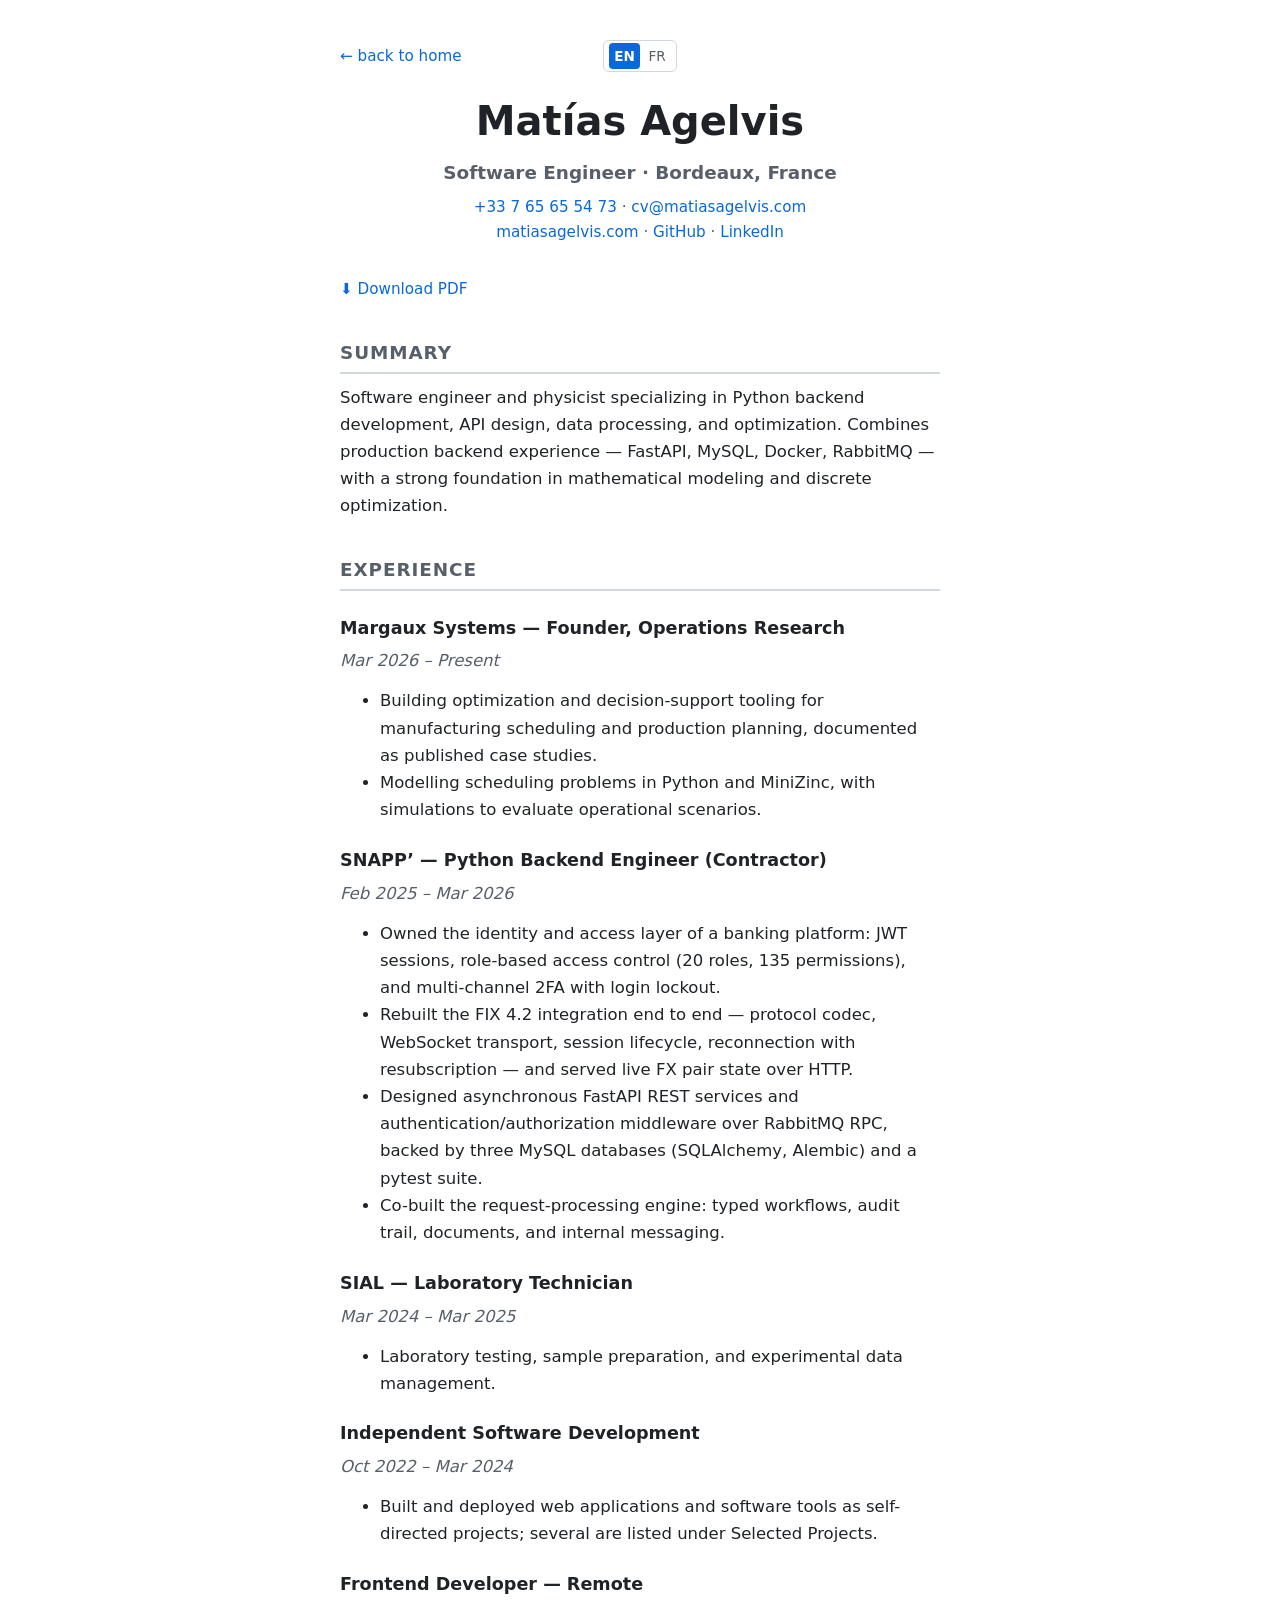
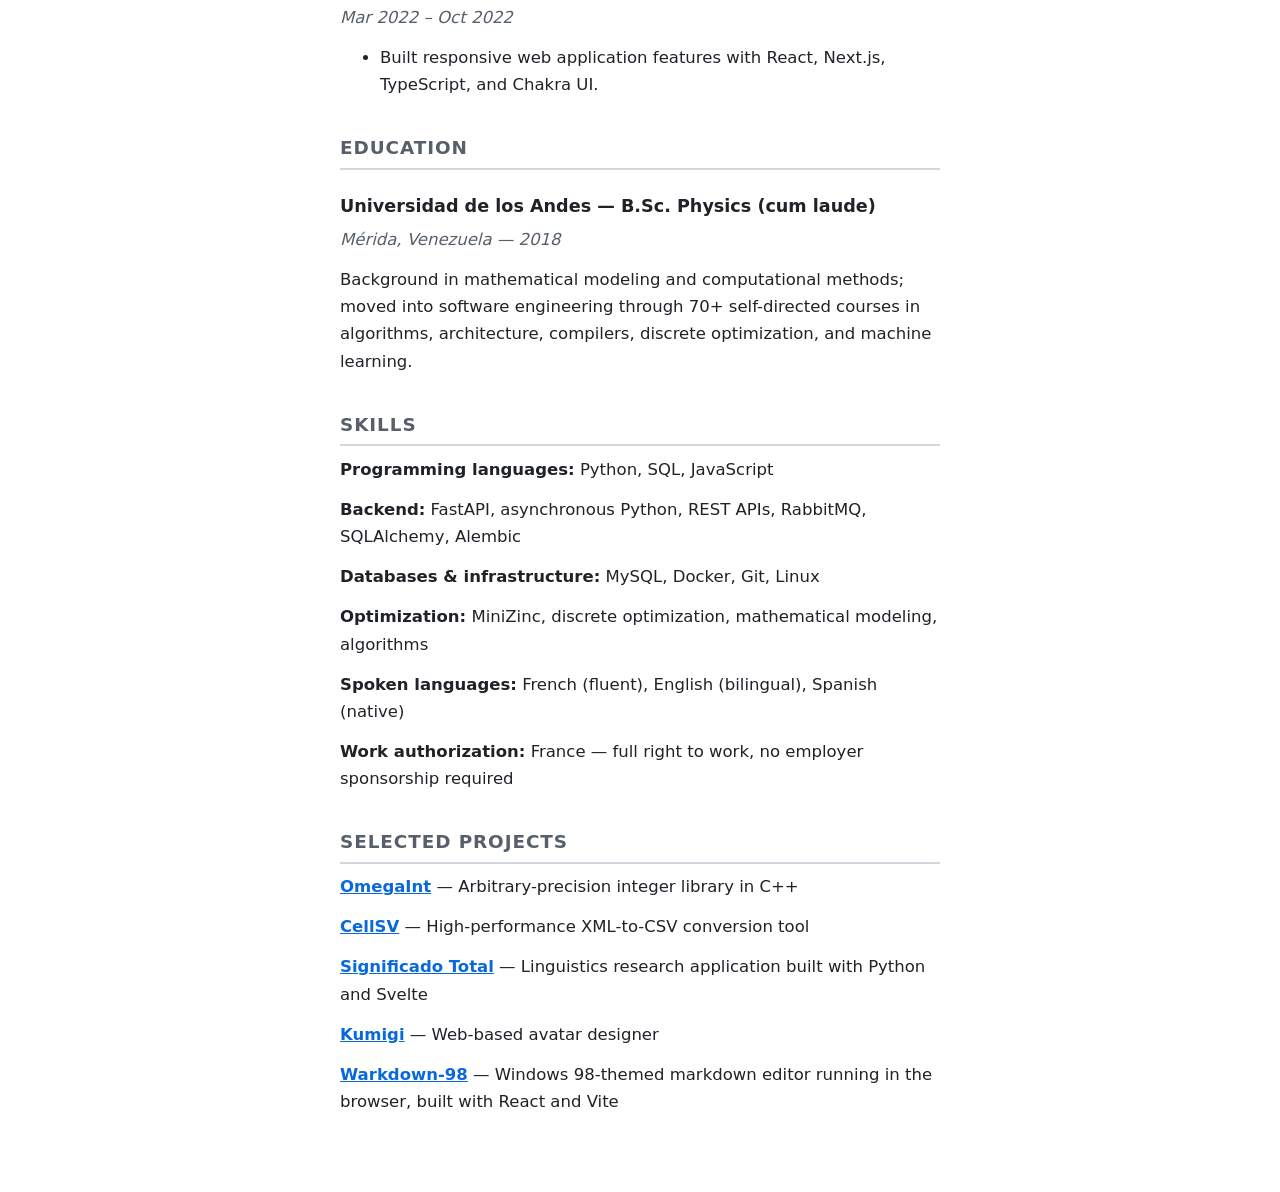
==== site/cv/index.html @ 26466c90 "build(deps): add PyYAML dependency" ====
<!DOCTYPE html>
<html lang="en">
<head>
  <meta charset="utf-8" />
  <meta name="viewport" content="width=device-width, initial-scale=1" />
  <meta name="description" content="Software engineer and physicist
specializing in Python backend development, API design, data processing,
and optimization." />
  <title>Matías Agelvis — Software Engineer</title>
<style type="text/css">
:root { color-scheme: light; }
* { box-sizing: border-box; }
body {
font-family: system-ui, -apple-system, "Segoe UI", Roboto, sans-serif;
font-size: 16.5px;
line-height: 1.65;
color: #1f2328;
margin: 0;
max-width: 40rem;
margin-inline: auto;
padding: 2.5rem 1.25rem 4rem;
}
a { color: #0969da; }
p { margin: 0.3rem 0 0.8rem; }
em { color: #57606a; }
ul { margin: 0.3rem 0 1rem; }

header.contact { text-align: center; margin-bottom: 2rem; }
header.contact h1 {
font-size: 2.5rem;
margin: 0 0 0.25rem;
color: #1f2328;
text-transform: none;
letter-spacing: normal;
padding-bottom: 0;
border-bottom: 0;
}
header.contact .subtitle { font-size: 1.15rem; font-weight: 600; color: #57606a; margin: 0 0 0.4rem; }
header.contact .meta { color: #57606a; font-size: 0.95rem; margin: 0; text-wrap: balance; }
header.contact .meta a { color: #0969da; text-decoration: none; white-space: nowrap; }

main > h1,
section h2 {
font-size: 1.15rem;
text-transform: uppercase;
letter-spacing: 0.05em;
color: #57606a;
margin: 2.2rem 0 0.6rem;
padding-bottom: 0.25rem;
border-bottom: 2px solid #d0d7de;
}

main h2 { font-size: 1.1rem; margin: 1.4rem 0 0.2rem; }

.no-print { display: block; }

.download { margin: 0 0 1.5rem; font-size: 0.95rem; }
.download a { text-decoration: none; }

.top-nav {
display: grid;
grid-template-columns: 1fr auto 1fr;
align-items: center;
margin: 0 0 1rem;
font-size: 0.95rem;
}
.top-nav > a:first-child {
justify-self: start;
text-decoration: none;
}
.lang-picker {
display: inline-flex;
gap: 0.25rem;
border: 1px solid #d0d7de;
border-radius: 6px;
padding: 0.15rem 0.35rem;
font-size: 0.85rem;
}
.lang-picker a { text-decoration: none; color: #57606a; padding: 0.1rem 0.3rem; border-radius: 4px; }
.lang-picker a.active { background: #0969da; color: white; font-weight: 600; }
.lang-picker a:hover:not(.active) { background: #f6f8fa; }
</style>
</head>
<body>
  <nav class="top-nav no-print">
    <a href="../index.html">← back to home</a>
    <span class="lang-picker">
      <a href="index.html" hreflang="en" class="active">EN</a>
      <a href="../fr/cv/index.html" hreflang="fr">FR</a>
    </span>
  </nav>
  <header class="contact">
    <h1>Matías Agelvis</h1>
    <p class="subtitle">Software Engineer · Bordeaux, France</p>
    <p class="meta"><a href="tel:+33765655473">+33 7 65 65 54
73</a> · <a href="mailto:cv@matiasagelvis.com">cv@matiasagelvis.com</a></p>
    <p class="meta"><a href="https://matiasagelvis.com">matiasagelvis.com</a> · <a href="https://github.com/MatiasAgelvis">GitHub</a> · <a href="https://www.linkedin.com/in/matias-agelvis/">LinkedIn</a></p>
  </header>
  <p class="download no-print"><a href="Matias-Agelvis-CV-EN.pdf" download>⬇
Download PDF</a></p>
  <main>
    <h1 id="summary">Summary</h1>
    <p>Software engineer and physicist specializing in Python backend
    development, API design, data processing, and optimization. Combines
    production backend experience — FastAPI, MySQL, Docker, RabbitMQ —
    with a strong foundation in mathematical modeling and discrete
    optimization.</p>
    <h1 id="experience">Experience</h1>
    <h2 id="margaux-systems-founder-operations-research">Margaux Systems
    — Founder, Operations Research</h2>
    <p><em>Mar 2026 – Present</em></p>
    <ul>
    <li>Building optimization and decision-support tooling for
    manufacturing scheduling and production planning, documented as
    published case studies.</li>
    <li>Modelling scheduling problems in Python and MiniZinc, with
    simulations to evaluate operational scenarios.</li>
    </ul>
    <h2 id="snapp-python-backend-engineer-contractor">SNAPP’ — Python
    Backend Engineer (Contractor)</h2>
    <p><em>Feb 2025 – Mar 2026</em></p>
    <ul>
    <li>Owned the identity and access layer of a banking platform: JWT
    sessions, role-based access control (20 roles, 135 permissions), and
    multi-channel 2FA with login lockout.</li>
    <li>Rebuilt the FIX 4.2 integration end to end — protocol codec,
    WebSocket transport, session lifecycle, reconnection with
    resubscription — and served live FX pair state over HTTP.</li>
    <li>Designed asynchronous FastAPI REST services and
    authentication/authorization middleware over RabbitMQ RPC, backed by
    three MySQL databases (SQLAlchemy, Alembic) and a pytest suite.</li>
    <li>Co-built the request-processing engine: typed workflows, audit
    trail, documents, and internal messaging.</li>
    </ul>
    <h2 id="sial-laboratory-technician">SIAL — Laboratory
    Technician</h2>
    <p><em>Mar 2024 – Mar 2025</em></p>
    <ul>
    <li>Laboratory testing, sample preparation, and experimental data
    management.</li>
    </ul>
    <h2 id="independent-software-development">Independent Software
    Development</h2>
    <p><em>Oct 2022 – Mar 2024</em></p>
    <ul>
    <li>Built and deployed web applications and software tools as
    self-directed projects; several are listed under Selected
    Projects.</li>
    </ul>
    <h2 id="frontend-developer-remote">Frontend Developer — Remote</h2>
    <p><em>Mar 2022 – Oct 2022</em></p>
    <ul>
    <li>Built responsive web application features with React, Next.js,
    TypeScript, and Chakra UI.</li>
    </ul>
    <h1 id="education">Education</h1>
    <h2 id="universidad-de-los-andes-b.sc.-physics-cum-laude">Universidad de
    los Andes — B.Sc. Physics (cum laude)</h2>
    <p><em>Mérida, Venezuela — 2018</em></p>
    <p>Background in mathematical modeling and computational methods;
    moved into software engineering through 70+ self-directed courses in
    algorithms, architecture, compilers, discrete optimization, and
    machine learning.</p>
    <h1 id="skills">Skills</h1>
    <p><strong>Programming languages:</strong> Python, SQL,
    JavaScript</p>
    <p><strong>Backend:</strong> FastAPI, asynchronous Python, REST
    APIs, RabbitMQ, SQLAlchemy, Alembic</p>
    <p><strong>Databases &amp; infrastructure:</strong> MySQL, Docker,
    Git, Linux</p>
    <p><strong>Optimization:</strong> MiniZinc, discrete optimization,
    mathematical modeling, algorithms</p>
    <p><strong>Spoken languages:</strong> French (fluent), English
    (bilingual), Spanish (native)</p>
    <p><strong>Work authorization:</strong> France — full right to work,
    no employer sponsorship required</p>
    <h1 id="selected-projects">Selected Projects</h1>
    <p><a href="https://github.com/matiasagelvis/omegaint"><strong>OmegaInt</strong></a>
    — Arbitrary-precision integer library in C++</p>
    <p><a href="https://matiasagelvis.github.io/cellsv"><strong>CellSV</strong></a>
    — High-performance XML-to-CSV conversion tool</p>
    <p><a href="https://semioteca.vercel.app"><strong>Significado
    Total</strong></a> — Linguistics research application built with
    Python and Svelte</p>
    <p><a href="https://kumigi.vercel.app"><strong>Kumigi</strong></a> —
    Web-based avatar designer</p>
    <p><a href="https://matiasagelvis.github.io/Warkdown-98/"><strong>Warkdown-98</strong></a>
    — Windows 98-themed markdown editor running in the browser, built
    with React and Vite</p>
  </main>
<script src="https://cdn.counter.dev/script.js" data-id="0de1bf3d-1d12-4011-bf4d-485bfe73d701" data-utcoffset="2"></script>
</body>
</html>
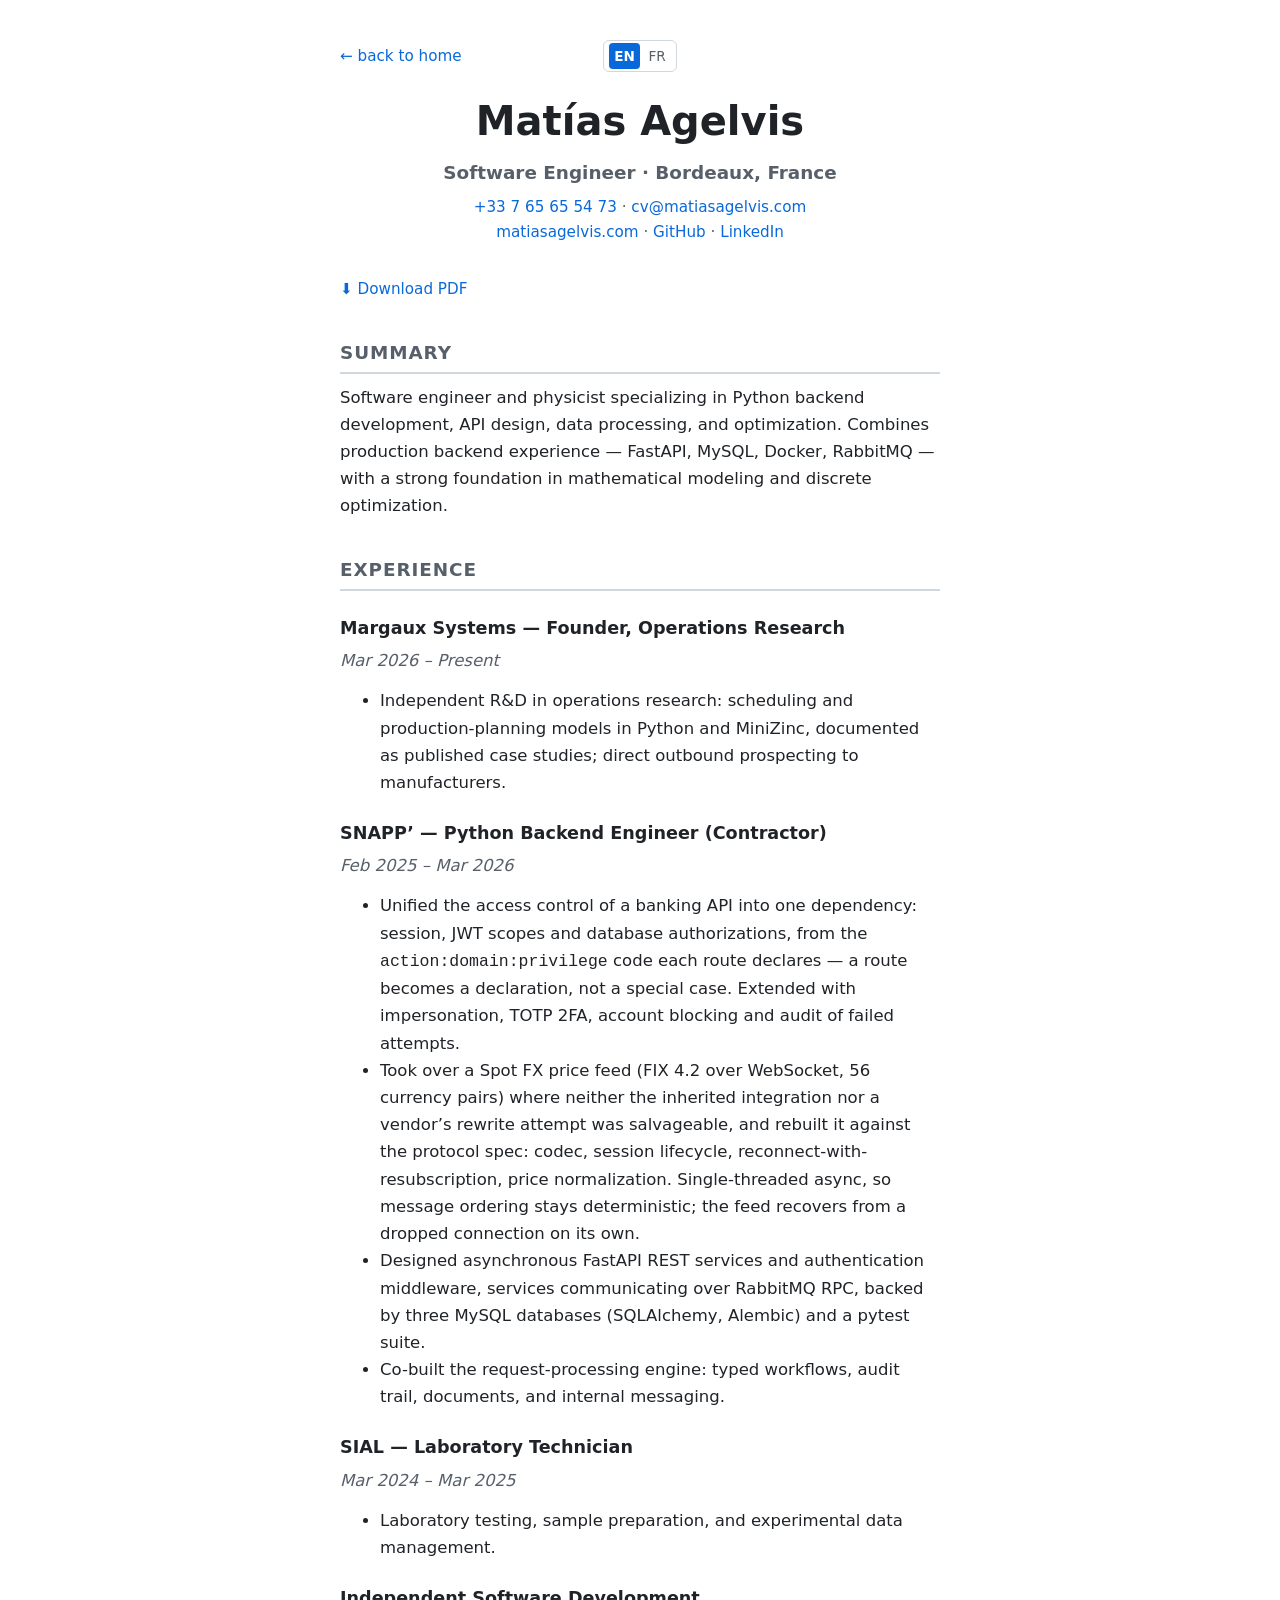
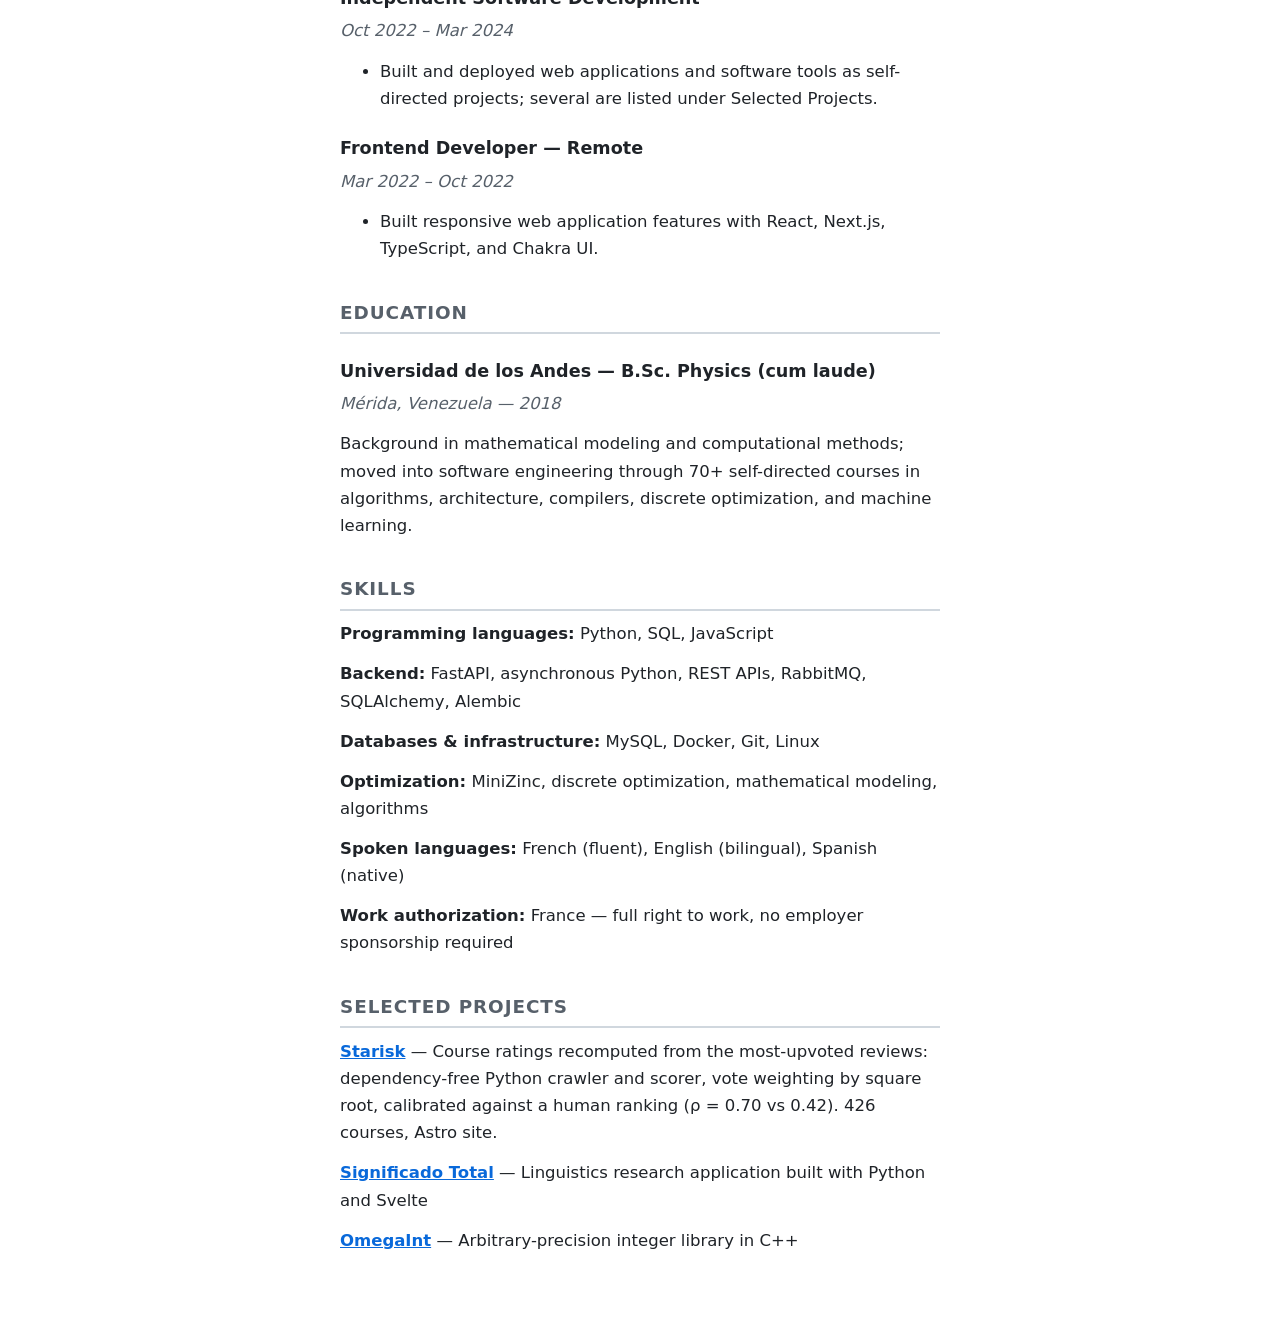
==== commit a87ff893: "chore(variants): Use backend marker for English and French" ====
--- a/site/cv/index.html
+++ b/site/cv/index.html
@@ -96,8 +96,8 @@
 73</a> · <a href="mailto:cv@matiasagelvis.com">cv@matiasagelvis.com</a></p>
     <p class="meta"><a href="https://matiasagelvis.com">matiasagelvis.com</a> · <a href="https://github.com/MatiasAgelvis">GitHub</a> · <a href="https://www.linkedin.com/in/matias-agelvis/">LinkedIn</a></p>
   </header>
-  <p class="download no-print"><a href="Matias-Agelvis-CV-EN.pdf" download>⬇
-Download PDF</a></p>
+  <p class="download no-print"><a href download>⬇ Download
+PDF</a></p>
   <main>
     <h1 id="summary">Summary</h1>
     <p>Software engineer and physicist specializing in Python backend
@@ -110,24 +110,30 @@
     — Founder, Operations Research</h2>
     <p><em>Mar 2026 – Present</em></p>
     <ul>
-    <li>Building optimization and decision-support tooling for
-    manufacturing scheduling and production planning, documented as
-    published case studies.</li>
-    <li>Modelling scheduling problems in Python and MiniZinc, with
-    simulations to evaluate operational scenarios.</li>
+    <li>Independent R&amp;D in operations research: scheduling and
+    production-planning models in Python and MiniZinc, documented as
+    published case studies; direct outbound prospecting to
+    manufacturers.</li>
     </ul>
     <h2 id="snapp-python-backend-engineer-contractor">SNAPP’ — Python
     Backend Engineer (Contractor)</h2>
     <p><em>Feb 2025 – Mar 2026</em></p>
     <ul>
-    <li>Owned the identity and access layer of a banking platform: JWT
-    sessions, role-based access control (20 roles, 135 permissions), and
-    multi-channel 2FA with login lockout.</li>
-    <li>Rebuilt the FIX 4.2 integration end to end — protocol codec,
-    WebSocket transport, session lifecycle, reconnection with
-    resubscription — and served live FX pair state over HTTP.</li>
-    <li>Designed asynchronous FastAPI REST services and
-    authentication/authorization middleware over RabbitMQ RPC, backed by
+    <li>Unified the access control of a banking API into one dependency:
+    session, JWT scopes and database authorizations, from the
+    <code>action:domain:privilege</code> code each route declares — a
+    route becomes a declaration, not a special case. Extended with
+    impersonation, TOTP 2FA, account blocking and audit of failed
+    attempts.</li>
+    <li>Took over a Spot FX price feed (FIX 4.2 over WebSocket, 56
+    currency pairs) where neither the inherited integration nor a
+    vendor’s rewrite attempt was salvageable, and rebuilt it against the
+    protocol spec: codec, session lifecycle,
+    reconnect-with-resubscription, price normalization. Single-threaded
+    async, so message ordering stays deterministic; the feed recovers
+    from a dropped connection on its own.</li>
+    <li>Designed asynchronous FastAPI REST services and authentication
+    middleware, services communicating over RabbitMQ RPC, backed by
     three MySQL databases (SQLAlchemy, Alembic) and a pytest suite.</li>
     <li>Co-built the request-processing engine: typed workflows, audit
     trail, documents, and internal messaging.</li>
@@ -175,18 +181,16 @@
     <p><strong>Work authorization:</strong> France — full right to work,
     no employer sponsorship required</p>
     <h1 id="selected-projects">Selected Projects</h1>
-    <p><a href="https://github.com/matiasagelvis/omegaint"><strong>OmegaInt</strong></a>
-    — Arbitrary-precision integer library in C++</p>
-    <p><a href="https://matiasagelvis.github.io/cellsv"><strong>CellSV</strong></a>
-    — High-performance XML-to-CSV conversion tool</p>
+    <p><a href="https://starisk.matiasagelvis.com"><strong>Starisk</strong></a>
+    — Course ratings recomputed from the most-upvoted reviews:
+    dependency-free Python crawler and scorer, vote weighting by square
+    root, calibrated against a human ranking (ρ = 0.70 vs 0.42). 426
+    courses, Astro site.</p>
     <p><a href="https://semioteca.vercel.app"><strong>Significado
     Total</strong></a> — Linguistics research application built with
     Python and Svelte</p>
-    <p><a href="https://kumigi.vercel.app"><strong>Kumigi</strong></a> —
-    Web-based avatar designer</p>
-    <p><a href="https://matiasagelvis.github.io/Warkdown-98/"><strong>Warkdown-98</strong></a>
-    — Windows 98-themed markdown editor running in the browser, built
-    with React and Vite</p>
+    <p><a href="https://github.com/matiasagelvis/omegaint"><strong>OmegaInt</strong></a>
+    — Arbitrary-precision integer library in C++</p>
   </main>
 <script src="https://cdn.counter.dev/script.js" data-id="0de1bf3d-1d12-4011-bf4d-485bfe73d701" data-utcoffset="2"></script>
 </body>
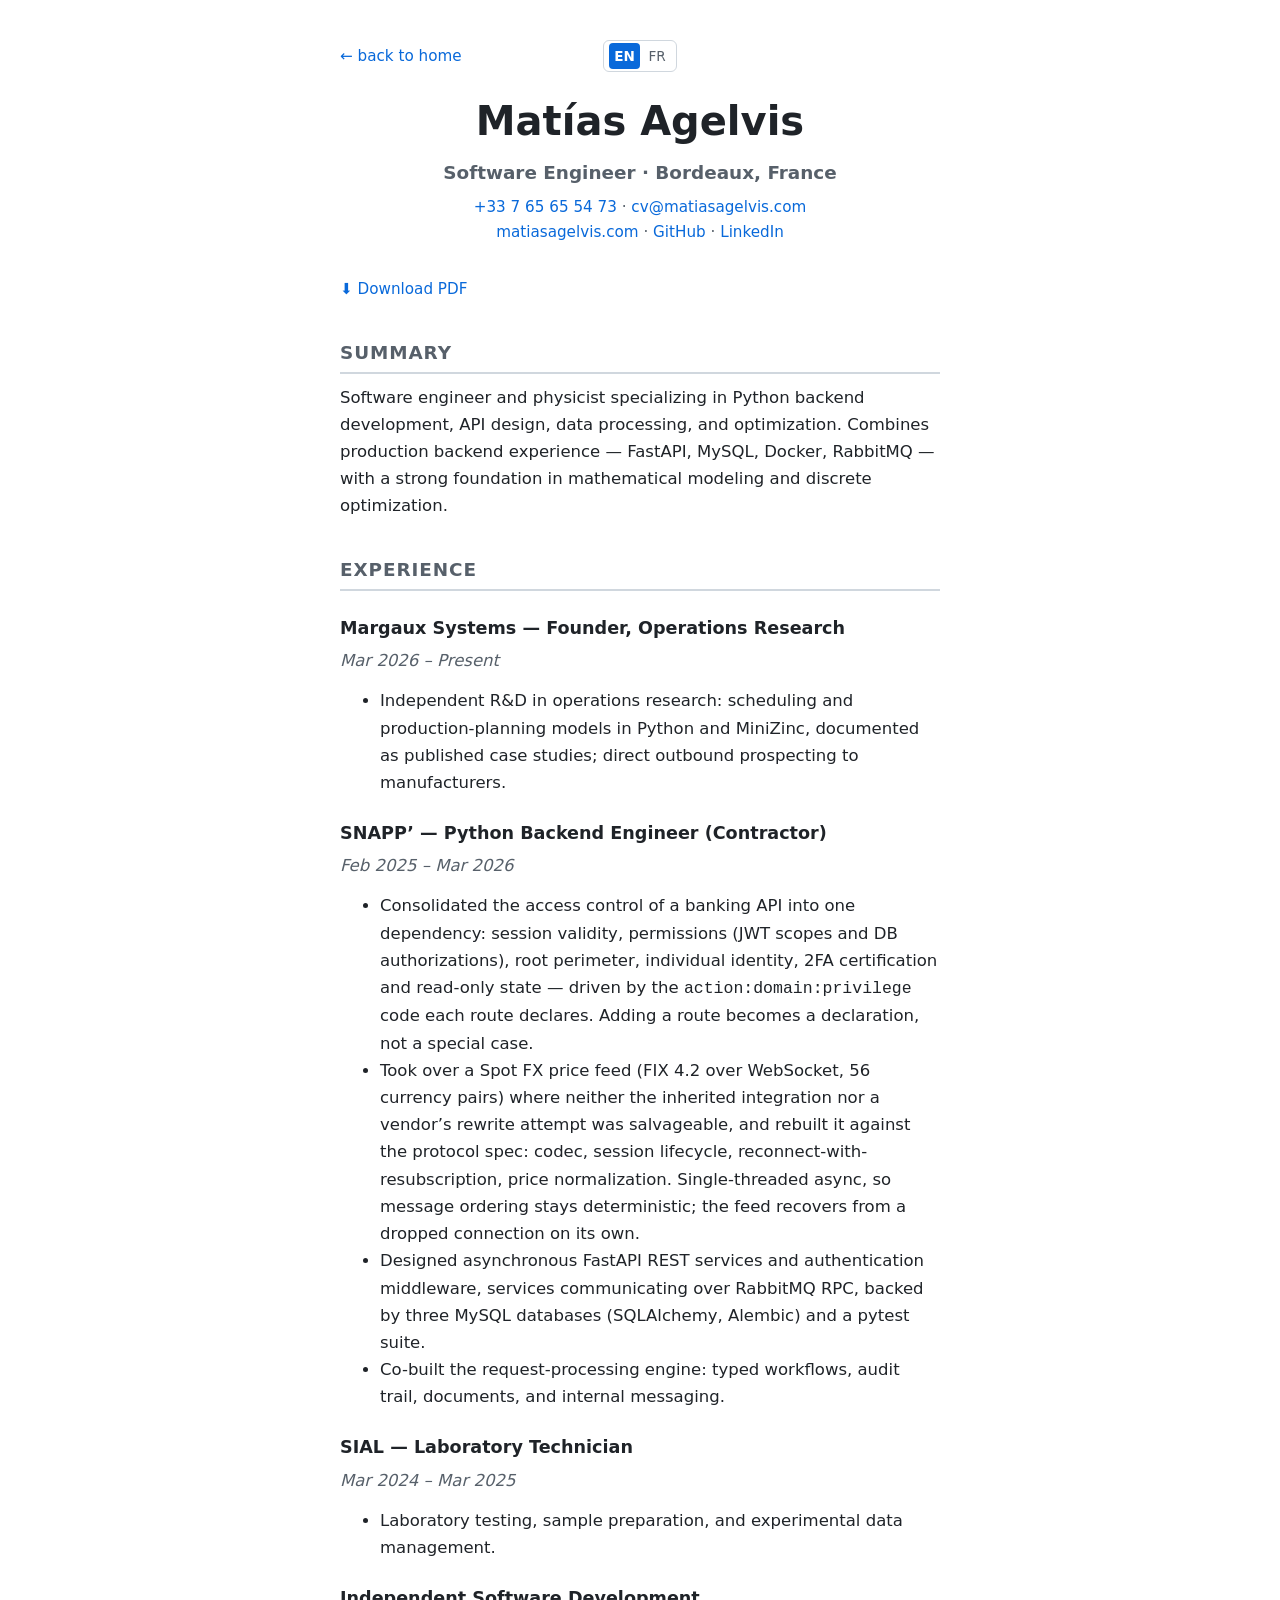
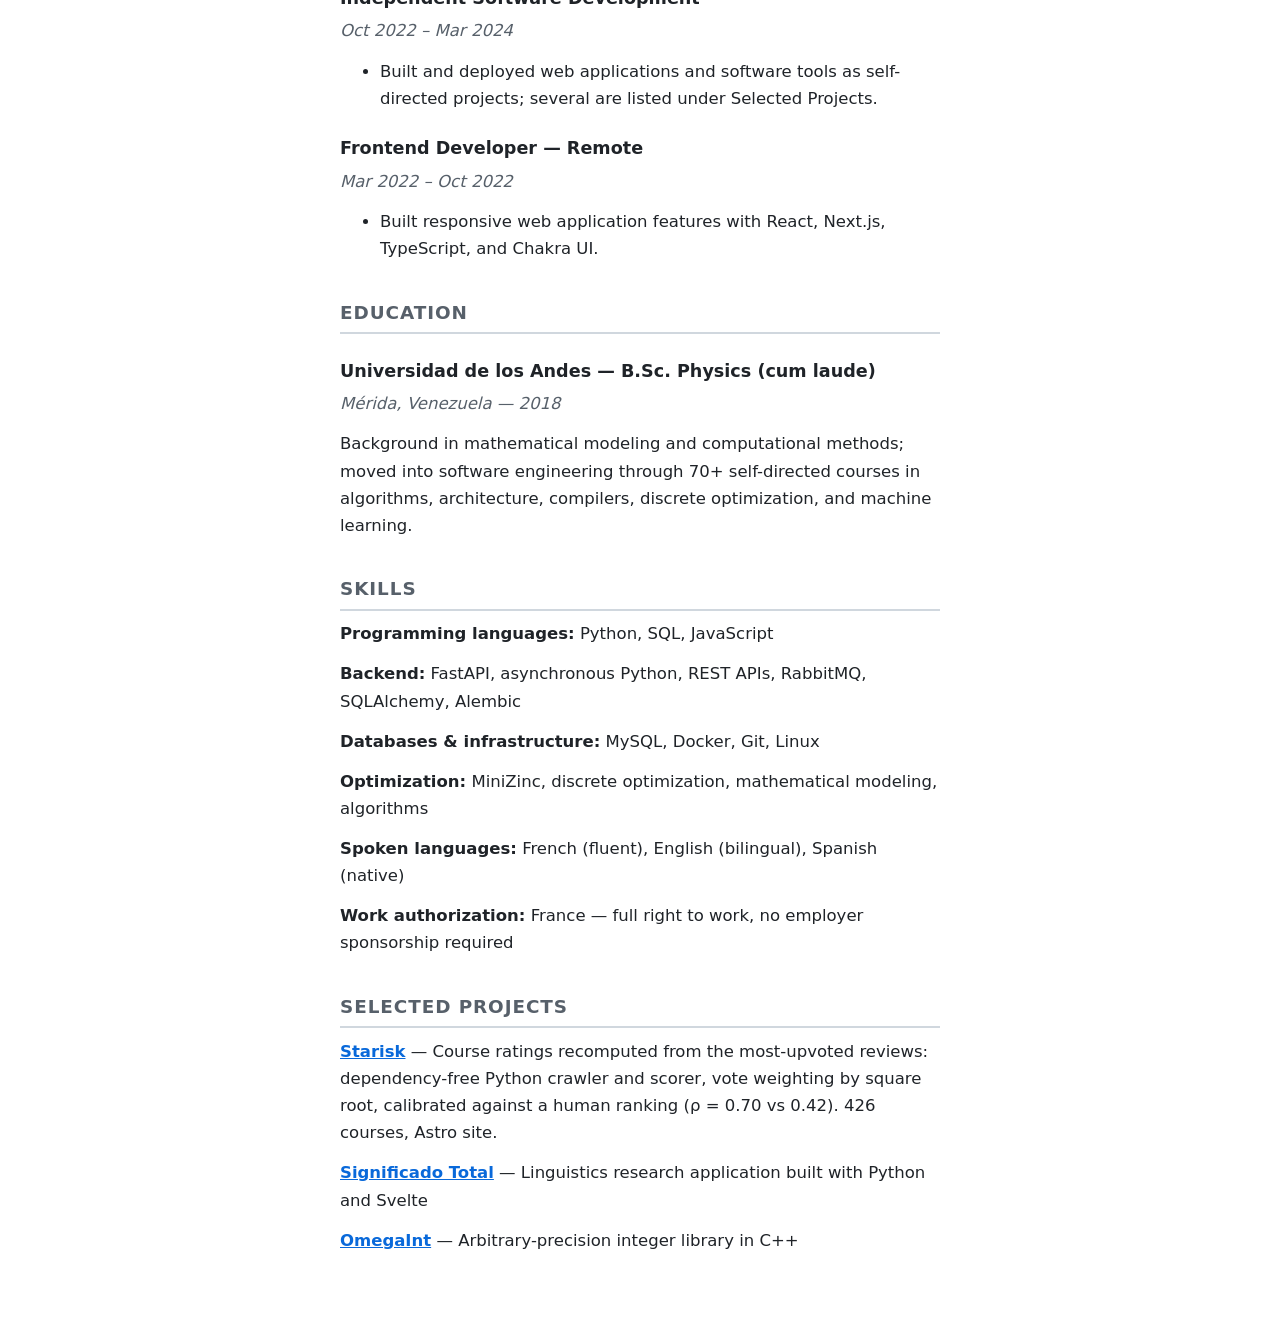
==== commit 3fc1b162: "docs(impact): Reframe access control consolidation claim" ====
--- a/site/cv/index.html
+++ b/site/cv/index.html
@@ -119,12 +119,12 @@
     Backend Engineer (Contractor)</h2>
     <p><em>Feb 2025 – Mar 2026</em></p>
     <ul>
-    <li>Unified the access control of a banking API into one dependency:
-    session, JWT scopes and database authorizations, from the
-    <code>action:domain:privilege</code> code each route declares — a
-    route becomes a declaration, not a special case. Extended with
-    impersonation, TOTP 2FA, account blocking and audit of failed
-    attempts.</li>
+    <li>Consolidated the access control of a banking API into one
+    dependency: session validity, permissions (JWT scopes and DB
+    authorizations), root perimeter, individual identity, 2FA
+    certification and read-only state — driven by the
+    <code>action:domain:privilege</code> code each route declares.
+    Adding a route becomes a declaration, not a special case.</li>
     <li>Took over a Spot FX price feed (FIX 4.2 over WebSocket, 56
     currency pairs) where neither the inherited integration nor a
     vendor’s rewrite attempt was salvageable, and rebuilt it against the
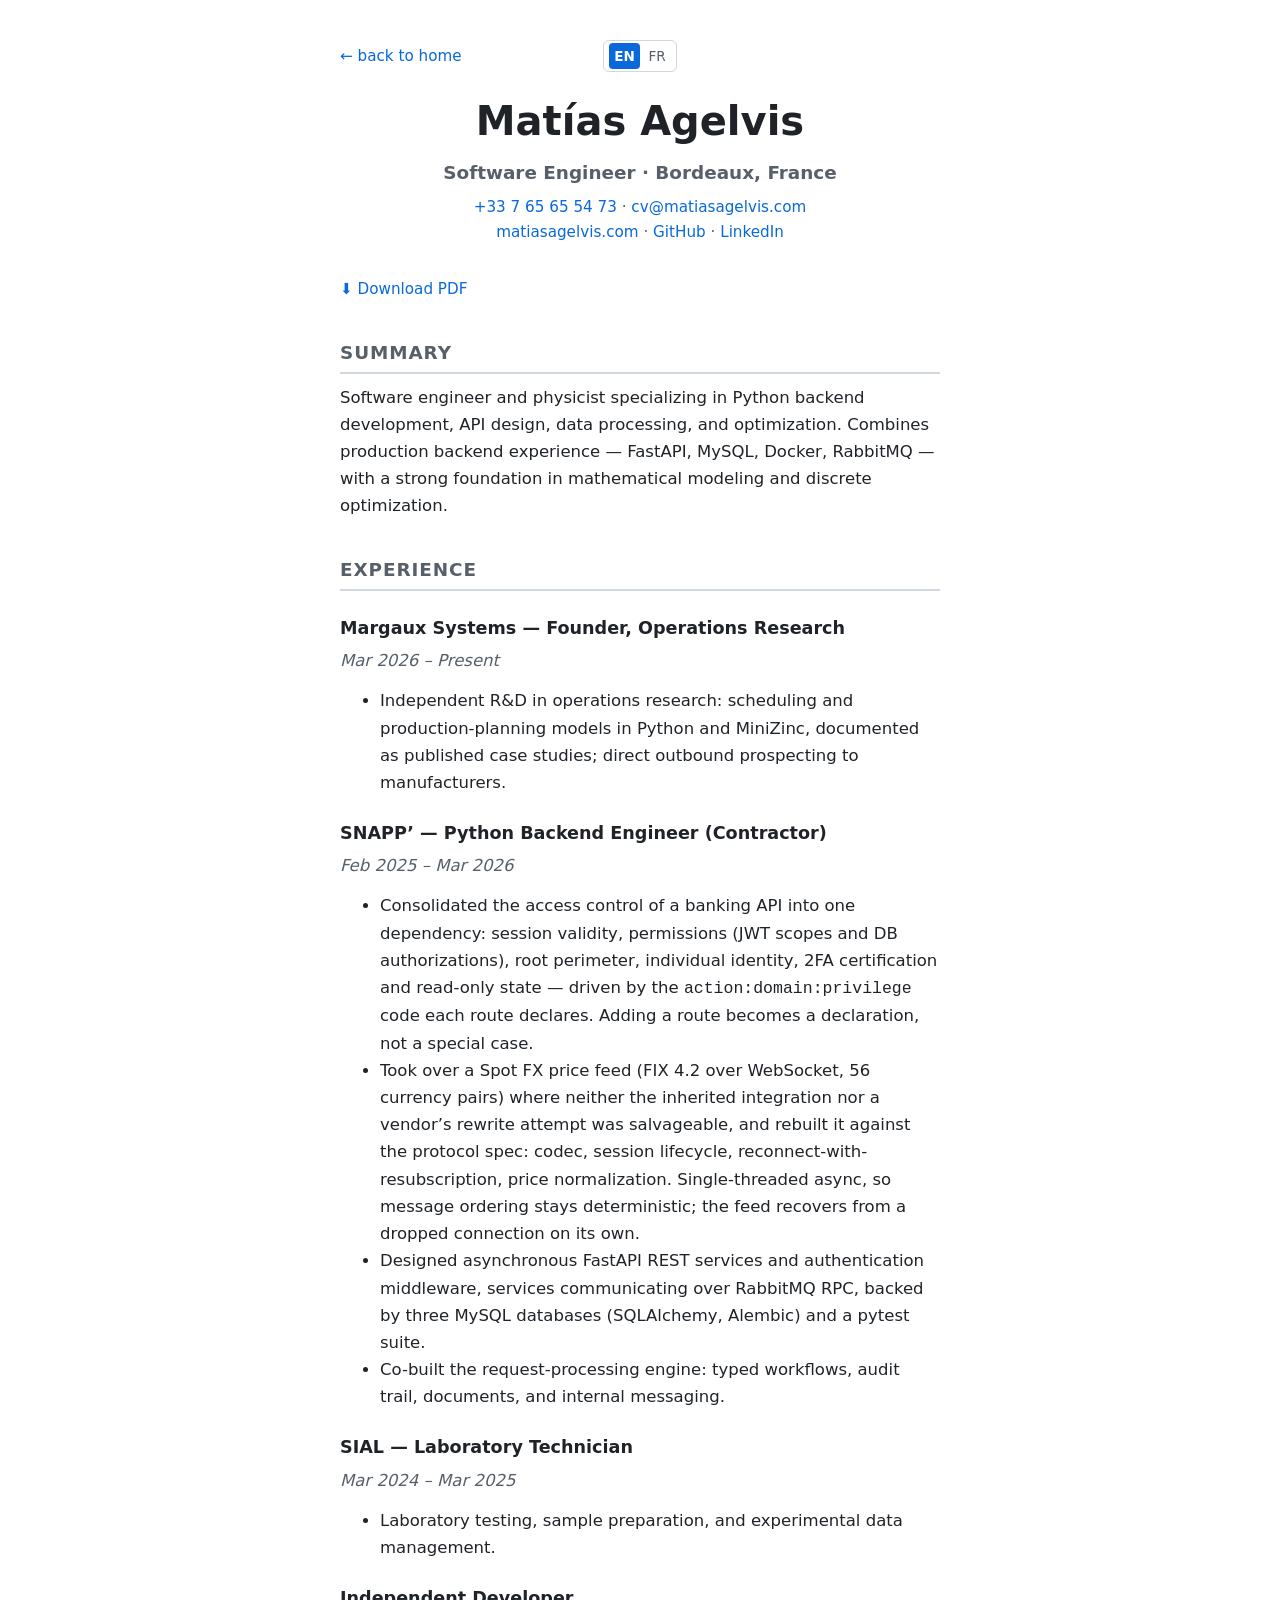
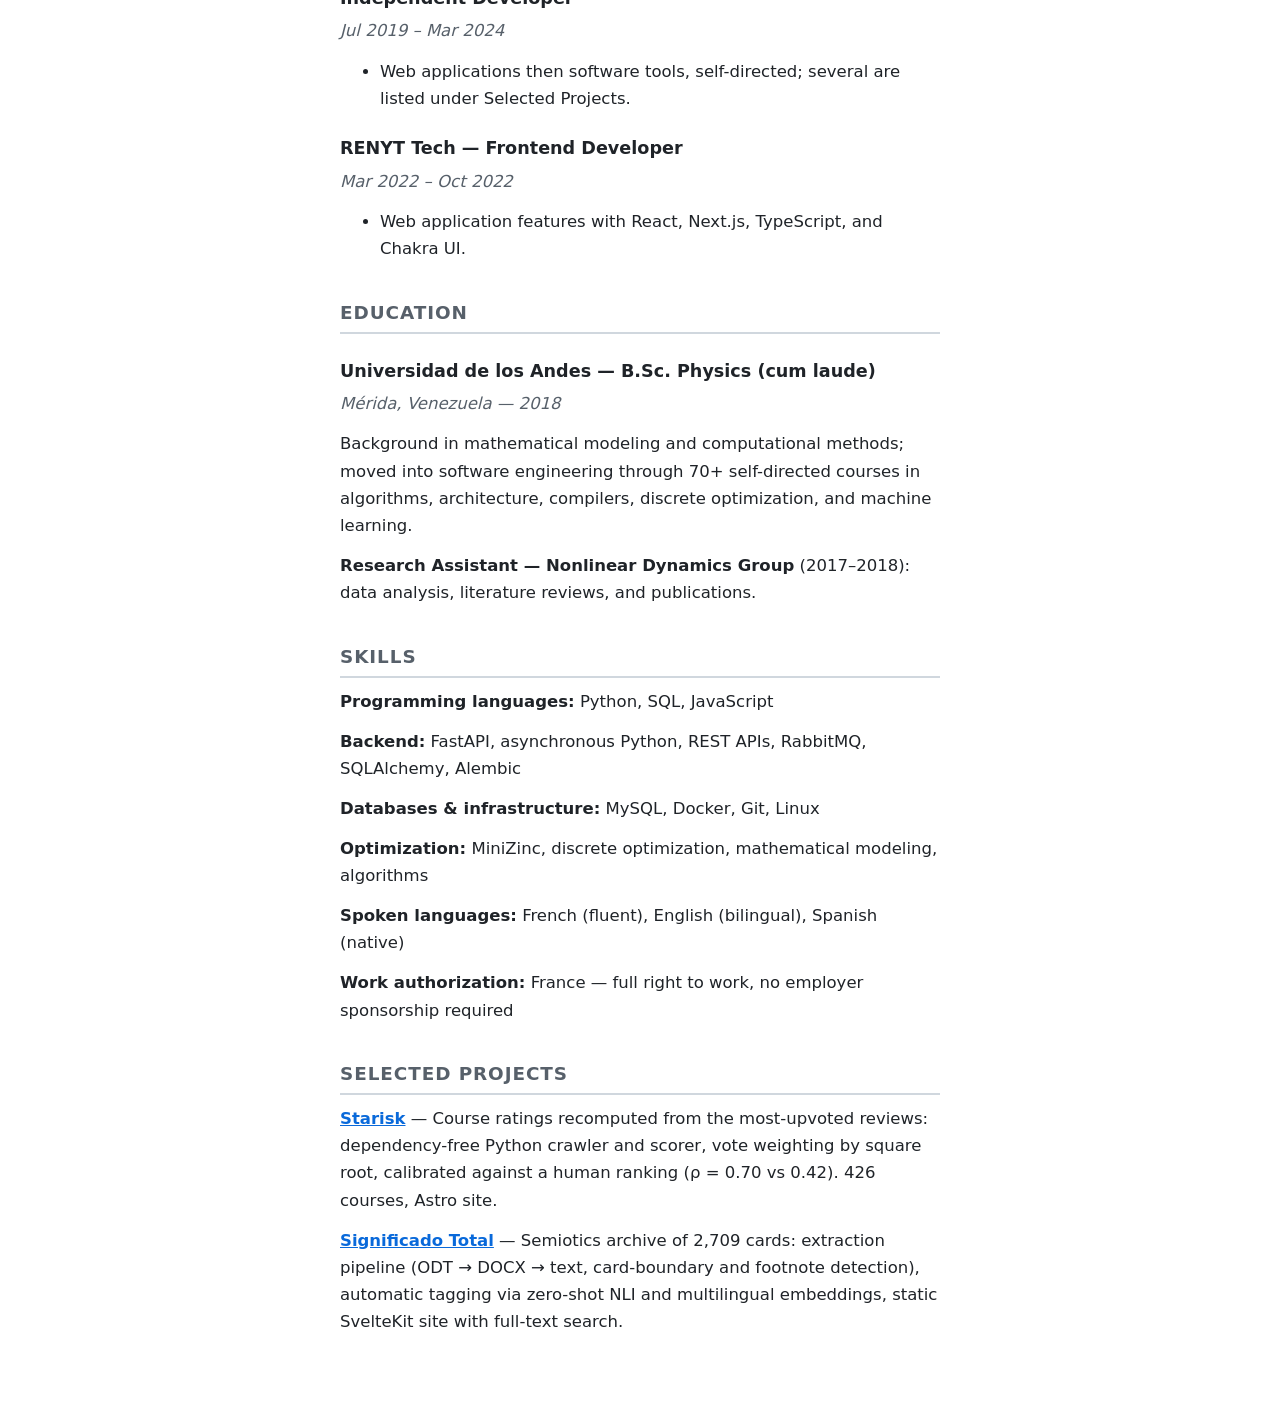
==== commit b9fe6b61: "docs(timeline): add canonical career timeline" ====
--- a/site/cv/index.html
+++ b/site/cv/index.html
@@ -145,19 +145,18 @@
     <li>Laboratory testing, sample preparation, and experimental data
     management.</li>
     </ul>
-    <h2 id="independent-software-development">Independent Software
-    Development</h2>
-    <p><em>Oct 2022 – Mar 2024</em></p>
+    <h2 id="independent-developer">Independent Developer</h2>
+    <p><em>Jul 2019 – Mar 2024</em></p>
     <ul>
-    <li>Built and deployed web applications and software tools as
-    self-directed projects; several are listed under Selected
-    Projects.</li>
+    <li>Web applications then software tools, self-directed; several are
+    listed under Selected Projects.</li>
     </ul>
-    <h2 id="frontend-developer-remote">Frontend Developer — Remote</h2>
+    <h2 id="renyt-tech-frontend-developer">RENYT Tech — Frontend
+    Developer</h2>
     <p><em>Mar 2022 – Oct 2022</em></p>
     <ul>
-    <li>Built responsive web application features with React, Next.js,
-    TypeScript, and Chakra UI.</li>
+    <li>Web application features with React, Next.js, TypeScript, and
+    Chakra UI.</li>
     </ul>
     <h1 id="education">Education</h1>
     <h2 id="universidad-de-los-andes-b.sc.-physics-cum-laude">Universidad de
@@ -167,6 +166,9 @@
     moved into software engineering through 70+ self-directed courses in
     algorithms, architecture, compilers, discrete optimization, and
     machine learning.</p>
+    <p><strong>Research Assistant — Nonlinear Dynamics Group</strong>
+    (2017–2018): data analysis, literature reviews, and
+    publications.</p>
     <h1 id="skills">Skills</h1>
     <p><strong>Programming languages:</strong> Python, SQL,
     JavaScript</p>
@@ -187,10 +189,10 @@
     root, calibrated against a human ranking (ρ = 0.70 vs 0.42). 426
     courses, Astro site.</p>
     <p><a href="https://semioteca.vercel.app"><strong>Significado
-    Total</strong></a> — Linguistics research application built with
-    Python and Svelte</p>
-    <p><a href="https://github.com/matiasagelvis/omegaint"><strong>OmegaInt</strong></a>
-    — Arbitrary-precision integer library in C++</p>
+    Total</strong></a> — Semiotics archive of 2,709 cards: extraction
+    pipeline (ODT → DOCX → text, card-boundary and footnote detection),
+    automatic tagging via zero-shot NLI and multilingual embeddings,
+    static SvelteKit site with full-text search.</p>
   </main>
 <script src="https://cdn.counter.dev/script.js" data-id="0de1bf3d-1d12-4011-bf4d-485bfe73d701" data-utcoffset="2"></script>
 </body>
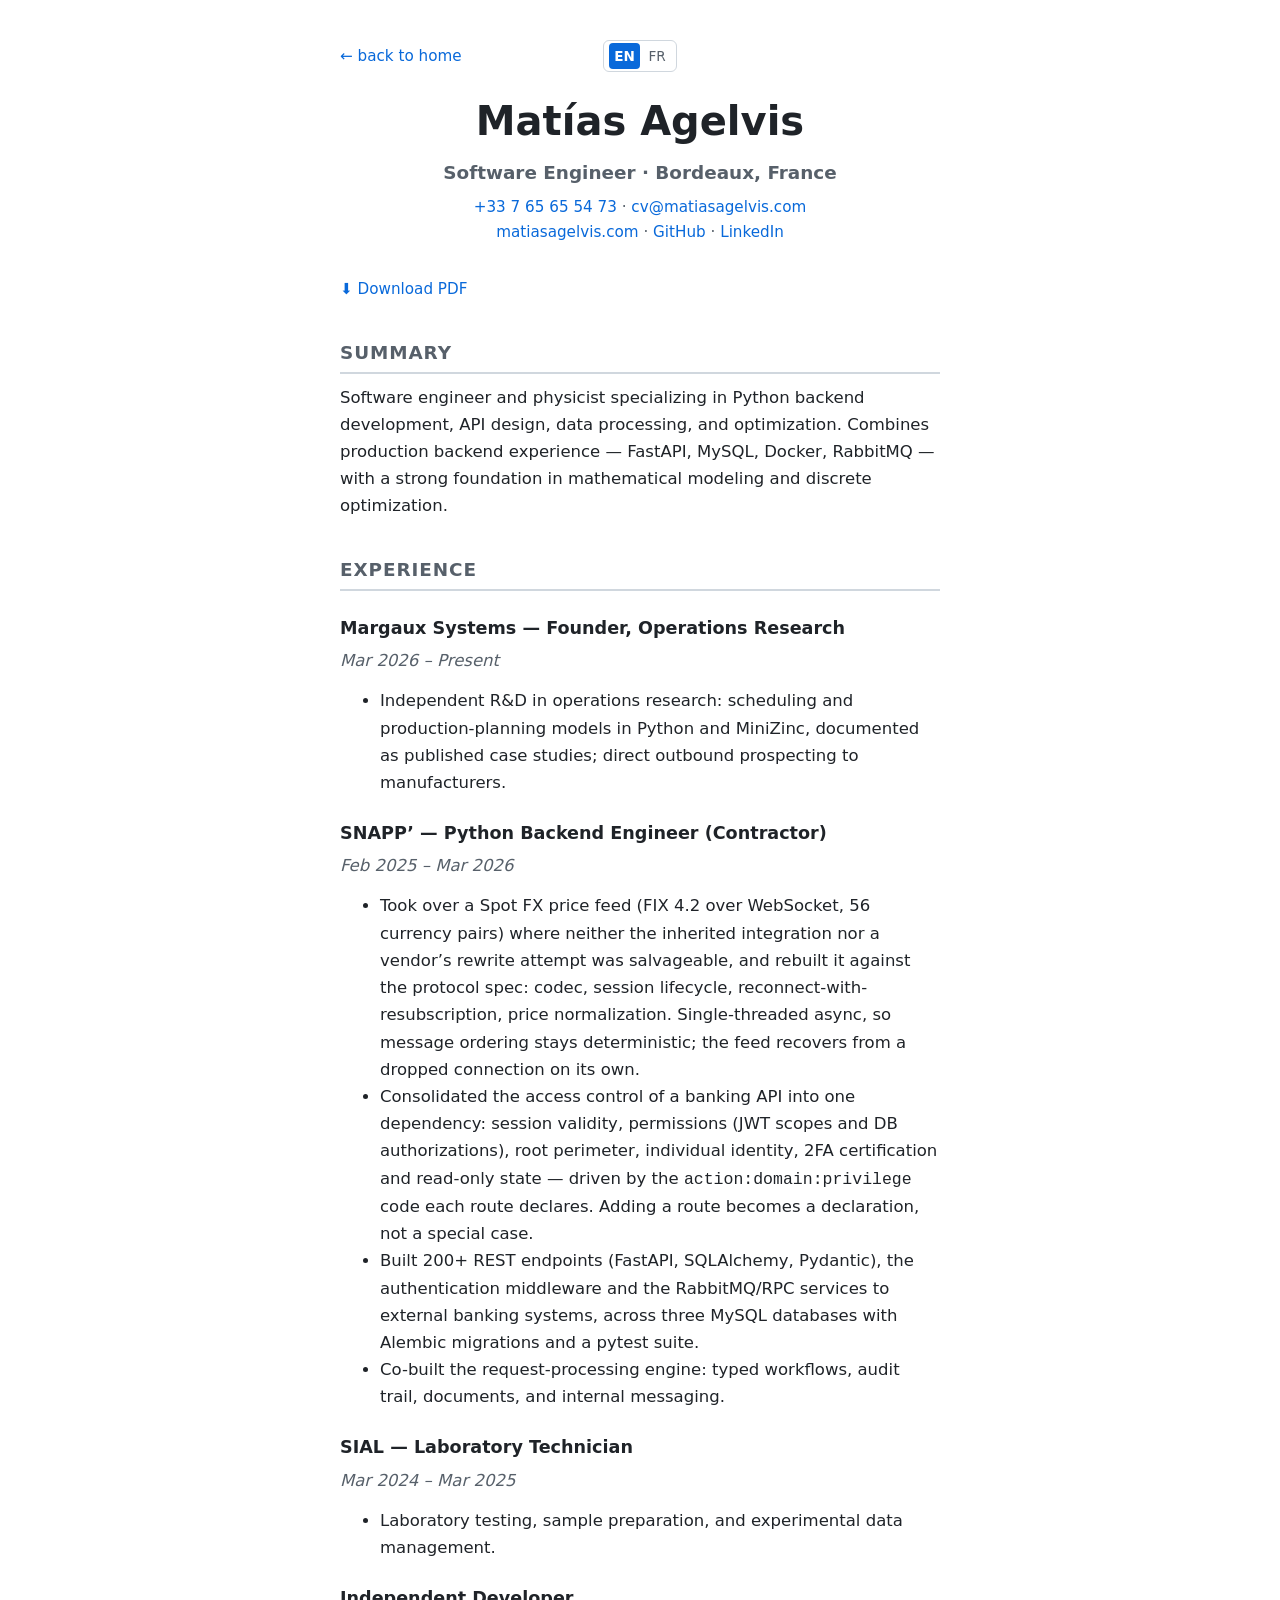
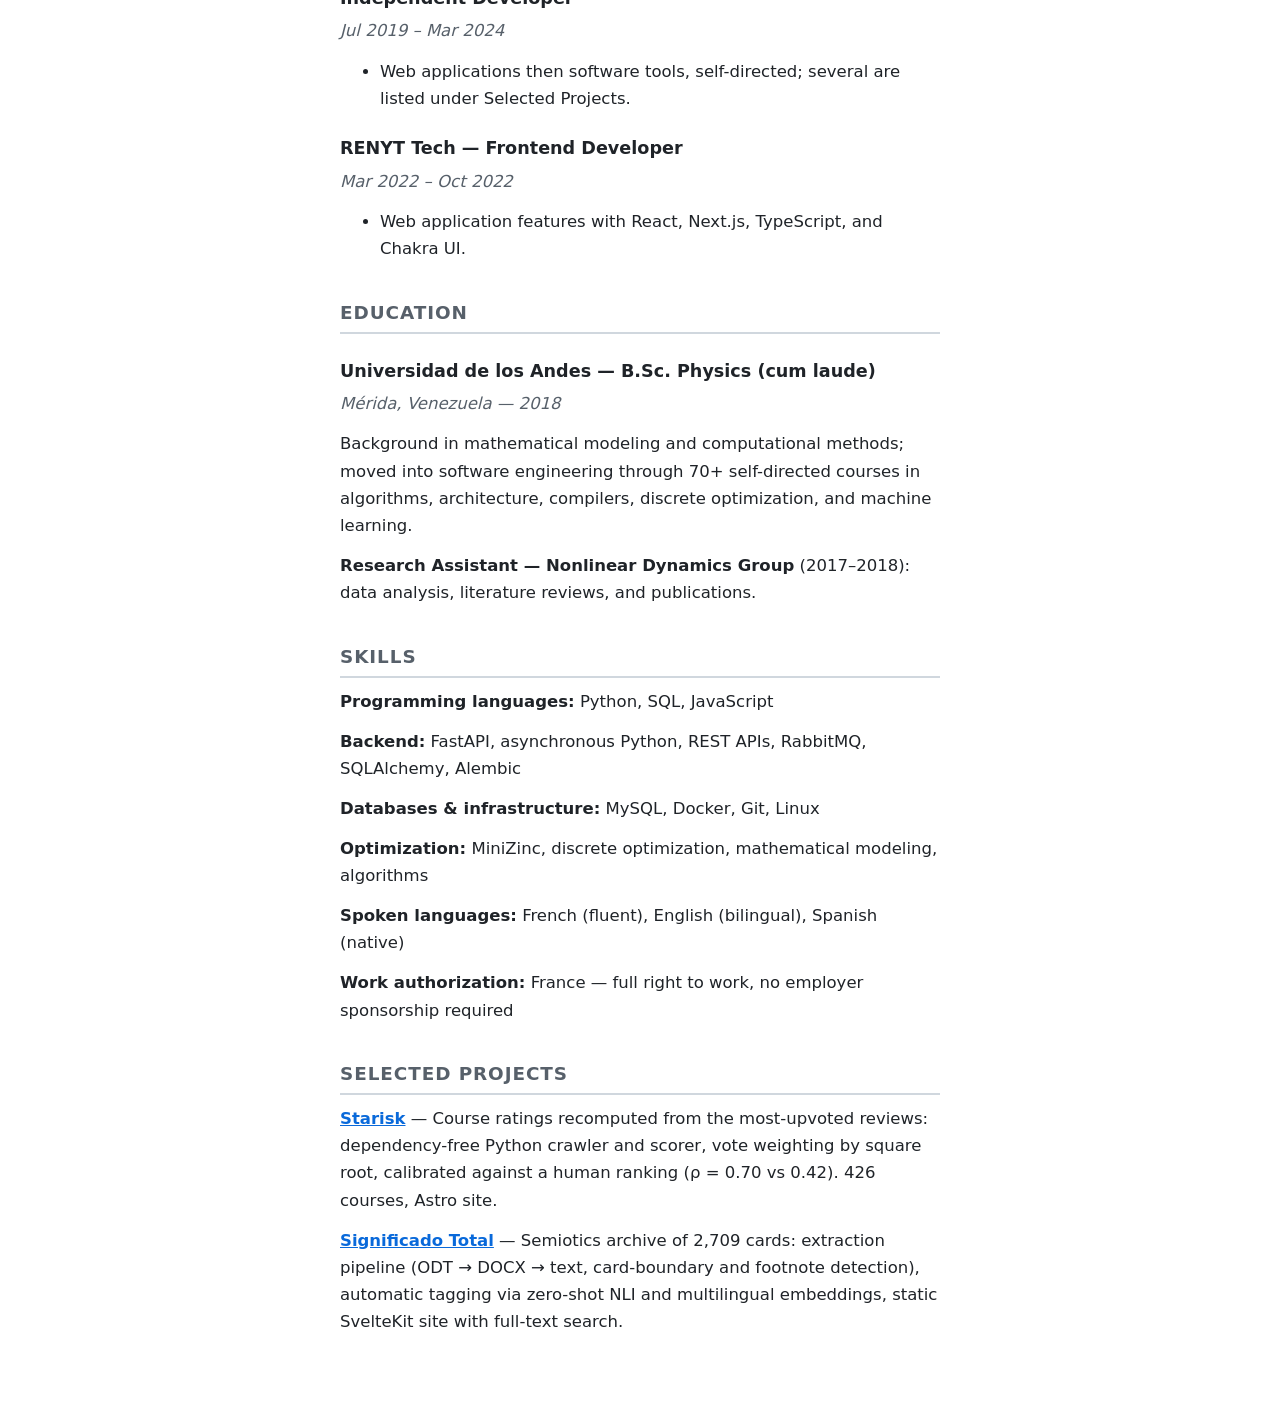
==== commit 9b8f1e88: "docs(cv): clarify SNAPP' implementation scope" ====
--- a/site/cv/index.html
+++ b/site/cv/index.html
@@ -119,12 +119,6 @@
     Backend Engineer (Contractor)</h2>
     <p><em>Feb 2025 – Mar 2026</em></p>
     <ul>
-    <li>Consolidated the access control of a banking API into one
-    dependency: session validity, permissions (JWT scopes and DB
-    authorizations), root perimeter, individual identity, 2FA
-    certification and read-only state — driven by the
-    <code>action:domain:privilege</code> code each route declares.
-    Adding a route becomes a declaration, not a special case.</li>
     <li>Took over a Spot FX price feed (FIX 4.2 over WebSocket, 56
     currency pairs) where neither the inherited integration nor a
     vendor’s rewrite attempt was salvageable, and rebuilt it against the
@@ -132,9 +126,16 @@
     reconnect-with-resubscription, price normalization. Single-threaded
     async, so message ordering stays deterministic; the feed recovers
     from a dropped connection on its own.</li>
-    <li>Designed asynchronous FastAPI REST services and authentication
-    middleware, services communicating over RabbitMQ RPC, backed by
-    three MySQL databases (SQLAlchemy, Alembic) and a pytest suite.</li>
+    <li>Consolidated the access control of a banking API into one
+    dependency: session validity, permissions (JWT scopes and DB
+    authorizations), root perimeter, individual identity, 2FA
+    certification and read-only state — driven by the
+    <code>action:domain:privilege</code> code each route declares.
+    Adding a route becomes a declaration, not a special case.</li>
+    <li>Built 200+ REST endpoints (FastAPI, SQLAlchemy, Pydantic), the
+    authentication middleware and the RabbitMQ/RPC services to external
+    banking systems, across three MySQL databases with Alembic
+    migrations and a pytest suite.</li>
     <li>Co-built the request-processing engine: typed workflows, audit
     trail, documents, and internal messaging.</li>
     </ul>
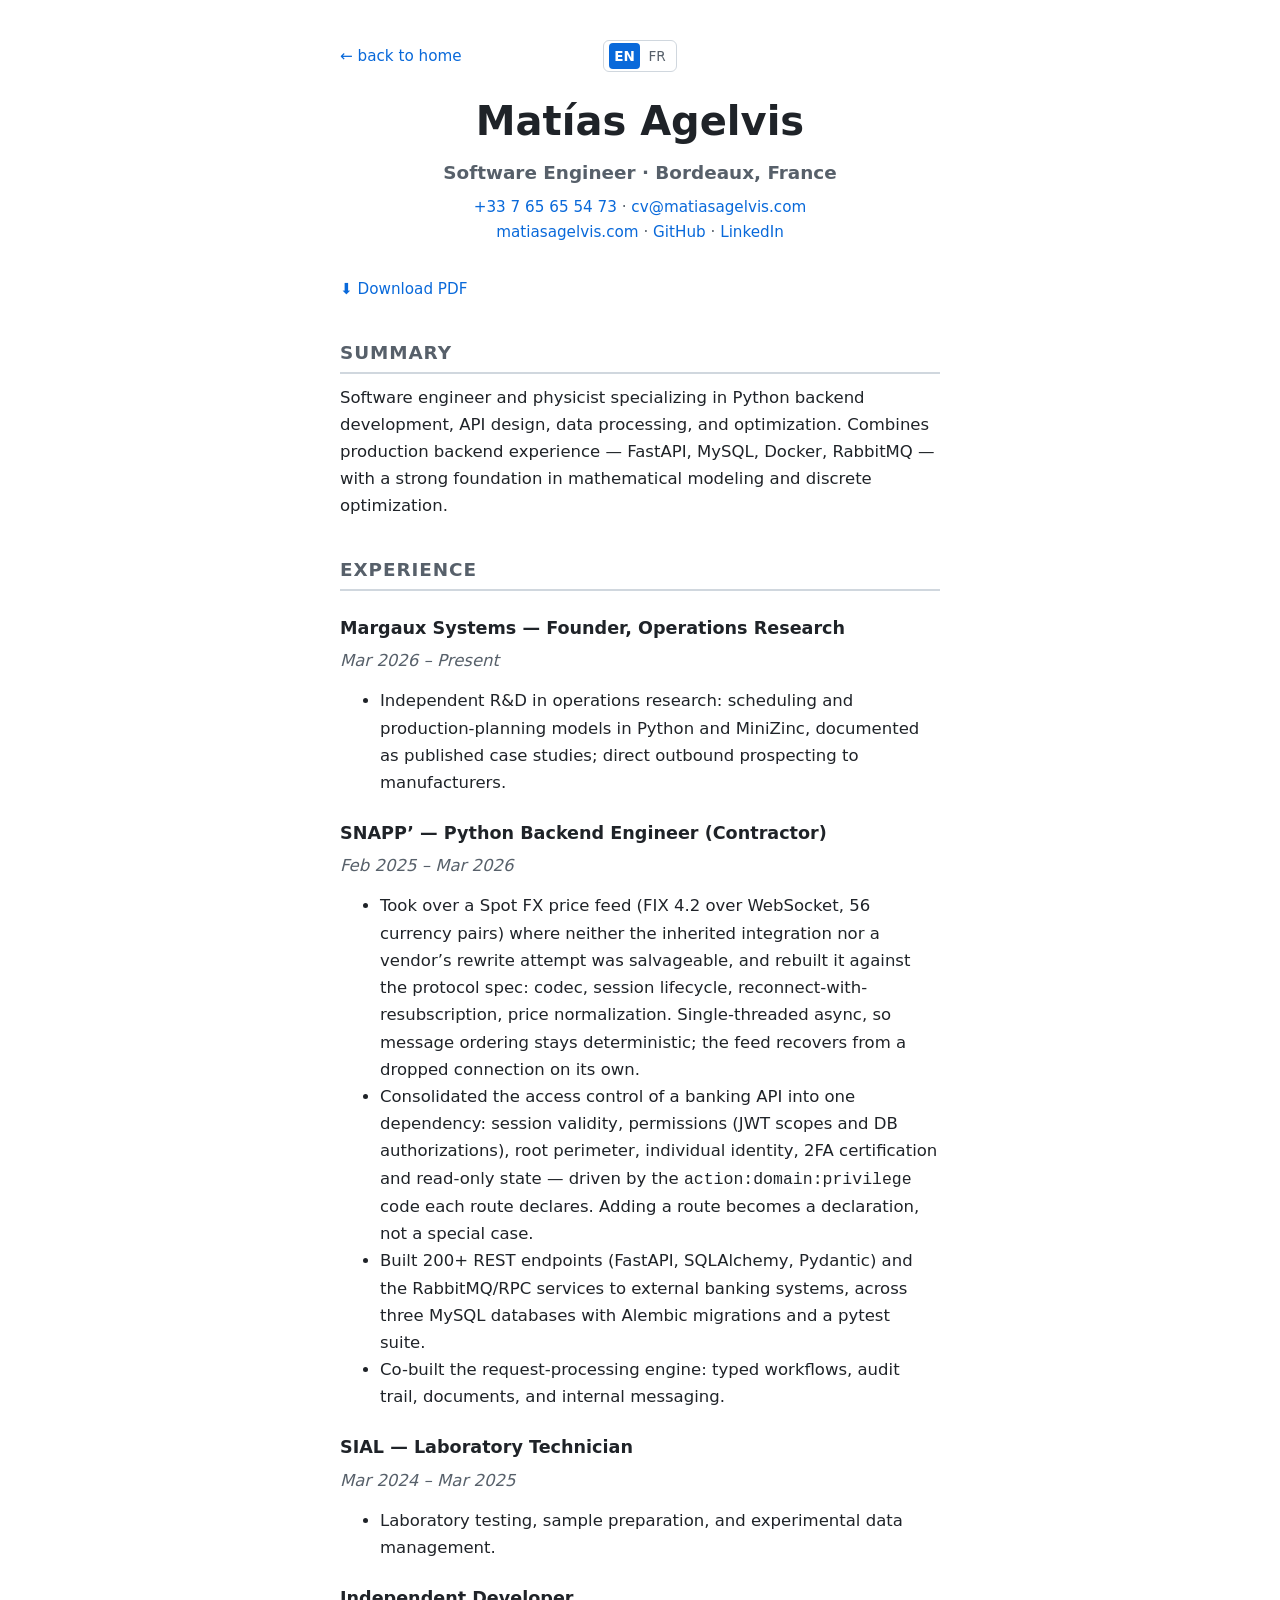
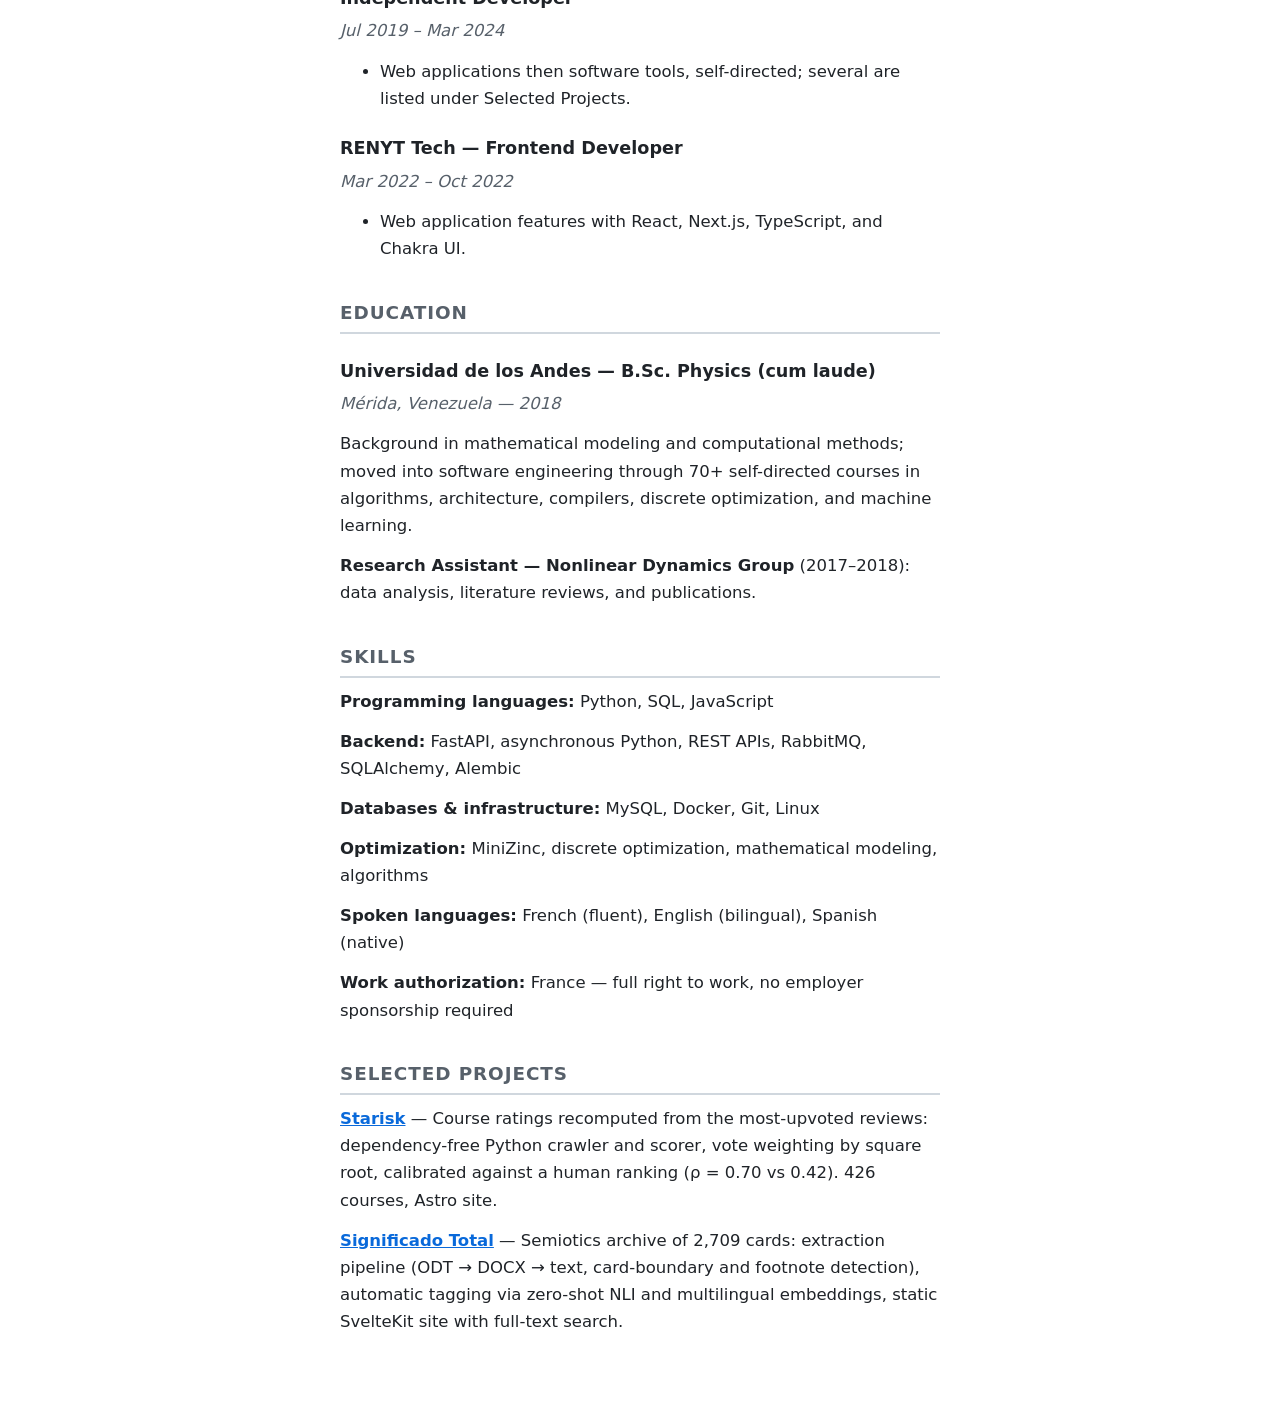
==== commit b9070987: "docs(cv): Remove redundant authentication mention" ====
--- a/site/cv/index.html
+++ b/site/cv/index.html
@@ -132,10 +132,9 @@
     certification and read-only state — driven by the
     <code>action:domain:privilege</code> code each route declares.
     Adding a route becomes a declaration, not a special case.</li>
-    <li>Built 200+ REST endpoints (FastAPI, SQLAlchemy, Pydantic), the
-    authentication middleware and the RabbitMQ/RPC services to external
-    banking systems, across three MySQL databases with Alembic
-    migrations and a pytest suite.</li>
+    <li>Built 200+ REST endpoints (FastAPI, SQLAlchemy, Pydantic) and
+    the RabbitMQ/RPC services to external banking systems, across three
+    MySQL databases with Alembic migrations and a pytest suite.</li>
     <li>Co-built the request-processing engine: typed workflows, audit
     trail, documents, and internal messaging.</li>
     </ul>
